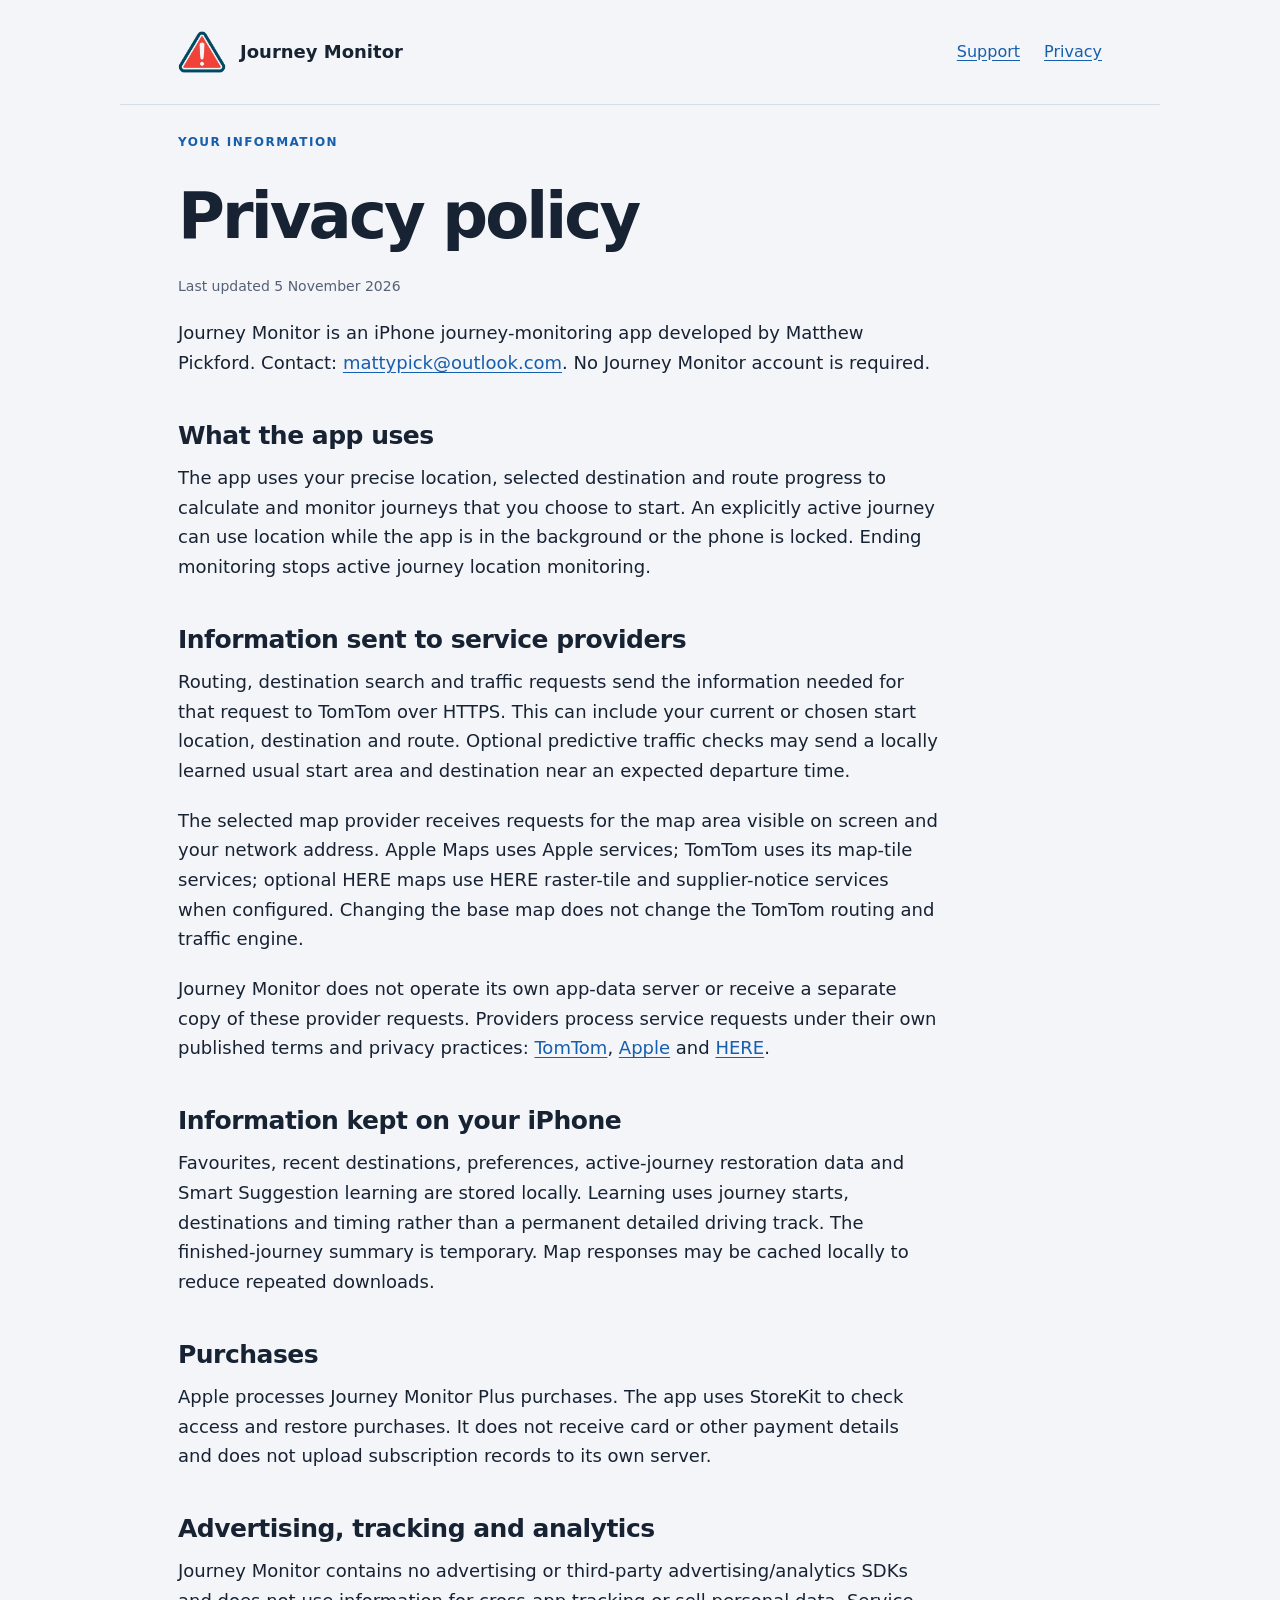
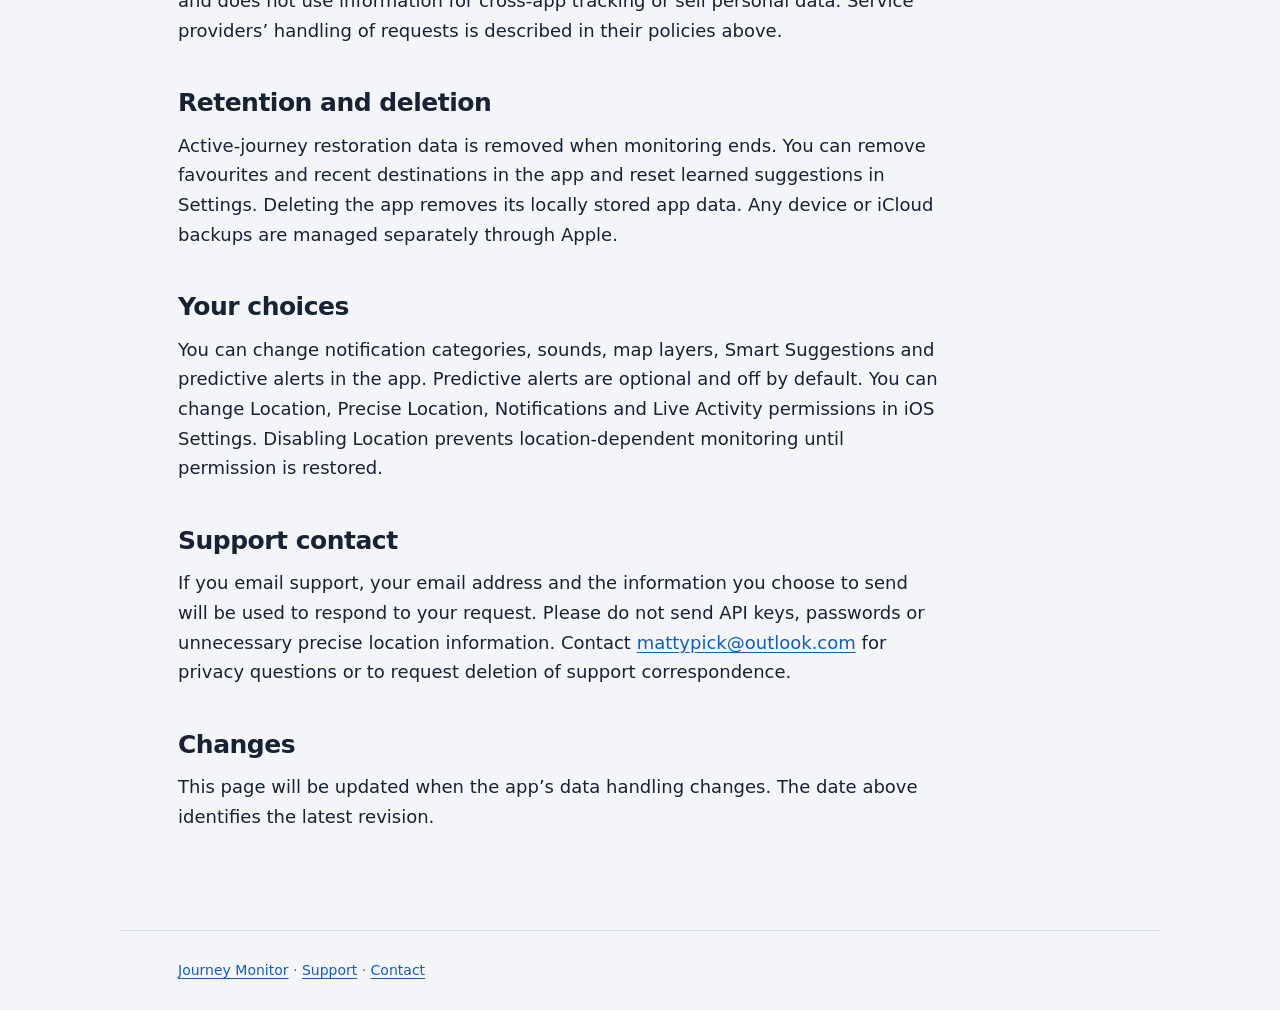
==== privacy/index.html @ b095b1b6 "Add files via upload" ====
<!doctype html><html lang="en-GB"><head><meta charset="utf-8"><meta name="viewport" content="width=device-width,initial-scale=1"><title>Privacy Policy — Journey Monitor</title><meta name="description" content="How Journey Monitor uses location, maps, subscriptions and locally stored information."><link rel="stylesheet" href="/style.css"><link rel="icon" href="/icon.png"></head><body><a class="skip" href="#main">Skip to content</a><header><a class="brand" href="/"><img src="/icon.png" alt="" width="48" height="48">Journey Monitor</a><nav aria-label="Main"><a href="/support/">Support</a><a href="/privacy/" aria-current="page">Privacy</a></nav></header><main id="main"><article><p class="eyebrow">Your information</p><h1>Privacy policy</h1><p class="meta">Last updated 5 November 2026</p><p>Journey Monitor is an iPhone journey-monitoring app developed by Matthew Pickford. Contact: <a href="mailto:mattypick@outlook.com">mattypick@outlook.com</a>. No Journey Monitor account is required.</p><h2>What the app uses</h2><p>The app uses your precise location, selected destination and route progress to calculate and monitor journeys that you choose to start. An explicitly active journey can use location while the app is in the background or the phone is locked. Ending monitoring stops active journey location monitoring.</p><h2>Information sent to service providers</h2><p>Routing, destination search and traffic requests send the information needed for that request to TomTom over HTTPS. This can include your current or chosen start location, destination and route. Optional predictive traffic checks may send a locally learned usual start area and destination near an expected departure time.</p><p>The selected map provider receives requests for the map area visible on screen and your network address. Apple Maps uses Apple services; TomTom uses its map-tile services; optional HERE maps use HERE raster-tile and supplier-notice services when configured. Changing the base map does not change the TomTom routing and traffic engine.</p><p>Journey Monitor does not operate its own app-data server or receive a separate copy of these provider requests. Providers process service requests under their own published terms and privacy practices: <a href="https://www.tomtom.com/privacy/">TomTom</a>, <a href="https://www.apple.com/legal/privacy/">Apple</a> and <a href="https://legal.here.com/en-gb/privacy">HERE</a>.</p><h2>Information kept on your iPhone</h2><p>Favourites, recent destinations, preferences, active-journey restoration data and Smart Suggestion learning are stored locally. Learning uses journey starts, destinations and timing rather than a permanent detailed driving track. The finished-journey summary is temporary. Map responses may be cached locally to reduce repeated downloads.</p><h2>Purchases</h2><p>Apple processes Journey Monitor Plus purchases. The app uses StoreKit to check access and restore purchases. It does not receive card or other payment details and does not upload subscription records to its own server.</p><h2>Advertising, tracking and analytics</h2><p>Journey Monitor contains no advertising or third-party advertising/analytics SDKs and does not use information for cross-app tracking or sell personal data. Service providers’ handling of requests is described in their policies above.</p><h2>Retention and deletion</h2><p>Active-journey restoration data is removed when monitoring ends. You can remove favourites and recent destinations in the app and reset learned suggestions in Settings. Deleting the app removes its locally stored app data. Any device or iCloud backups are managed separately through Apple.</p><h2>Your choices</h2><p>You can change notification categories, sounds, map layers, Smart Suggestions and predictive alerts in the app. Predictive alerts are optional and off by default. You can change Location, Precise Location, Notifications and Live Activity permissions in iOS Settings. Disabling Location prevents location-dependent monitoring until permission is restored.</p><h2>Support contact</h2><p>If you email support, your email address and the information you choose to send will be used to respond to your request. Please do not send API keys, passwords or unnecessary precise location information. Contact <a href="mailto:mattypick@outlook.com">mattypick@outlook.com</a> for privacy questions or to request deletion of support correspondence.</p><h2>Changes</h2><p>This page will be updated when the app’s data handling changes. The date above identifies the latest revision.</p></article></main><footer><a href="/">Journey Monitor</a> · <a href="/support/">Support</a> · <a href="mailto:mattypick@outlook.com">Contact</a></footer></body></html>
---- style.css ----
:root{color-scheme:light dark;--bg:#f3f5f8;--panel:#fff;--ink:#172233;--muted:#556174;--accent:#165eae;--line:#d5dde7}*{box-sizing:border-box}body{margin:0;background:var(--bg);color:var(--ink);font:18px/1.65 system-ui,-apple-system,sans-serif}a{color:var(--accent);text-underline-offset:.18em}a:hover{text-decoration-thickness:2px}a:focus-visible{outline:3px solid var(--accent);outline-offset:5px;border-radius:3px}header,main,footer{max-width:1040px;margin:auto;padding:28px clamp(20px,5vw,58px)}header{display:flex;align-items:center;justify-content:space-between;gap:24px;flex-wrap:wrap;border-bottom:1px solid var(--line)}.brand{display:flex;align-items:center;gap:14px;font-weight:750;text-decoration:none;color:var(--ink)}.brand img{width:48px;height:48px;border-radius:12px}nav{display:flex;gap:24px;flex-wrap:wrap}nav a{font-size:16px}h1{font-size:clamp(38px,6vw,64px);letter-spacing:-.045em;line-height:1.1;margin:28px 0 24px}h2{font-size:25px;line-height:1.25;letter-spacing:-.02em;margin:42px 0 12px}p{margin:0 0 20px}.eyebrow{color:var(--accent);text-transform:uppercase;letter-spacing:.12em;font-size:12px;font-weight:750}.intro{max-width:700px;font-size:22px;color:var(--muted)}.button{display:inline-block;background:var(--accent);color:white;text-decoration:none;padding:12px 22px;border-radius:12px;font-weight:650;margin:5px 10px 10px 0}.note{border-left:3px solid var(--accent);padding:16px 22px;background:var(--panel);margin:28px 0;color:var(--muted)}article{max-width:760px}.meta,footer{color:var(--muted);font-size:14px}footer{border-top:1px solid var(--line);margin-top:50px}.steps{padding-left:25px}.steps li{margin:12px 0}details{border-top:1px solid var(--line);padding:20px 0}summary{font-size:20px;font-weight:650;cursor:pointer}details p{margin:16px 0 0}main{min-height:65vh}.skip{position:absolute;top:-100px;left:20px;padding:10px;background:var(--panel)}.skip:focus{top:12px} @media(prefers-color-scheme:dark){:root{--bg:#111820;--panel:#1c2835;--ink:#edf2f8;--muted:#b1bece;--accent:#88bdff;--line:#344252}.button{color:#111820}}@media(max-width:520px){body{font-size:17px}header,main,footer{padding:22px}nav{gap:18px}.intro{font-size:20px}}
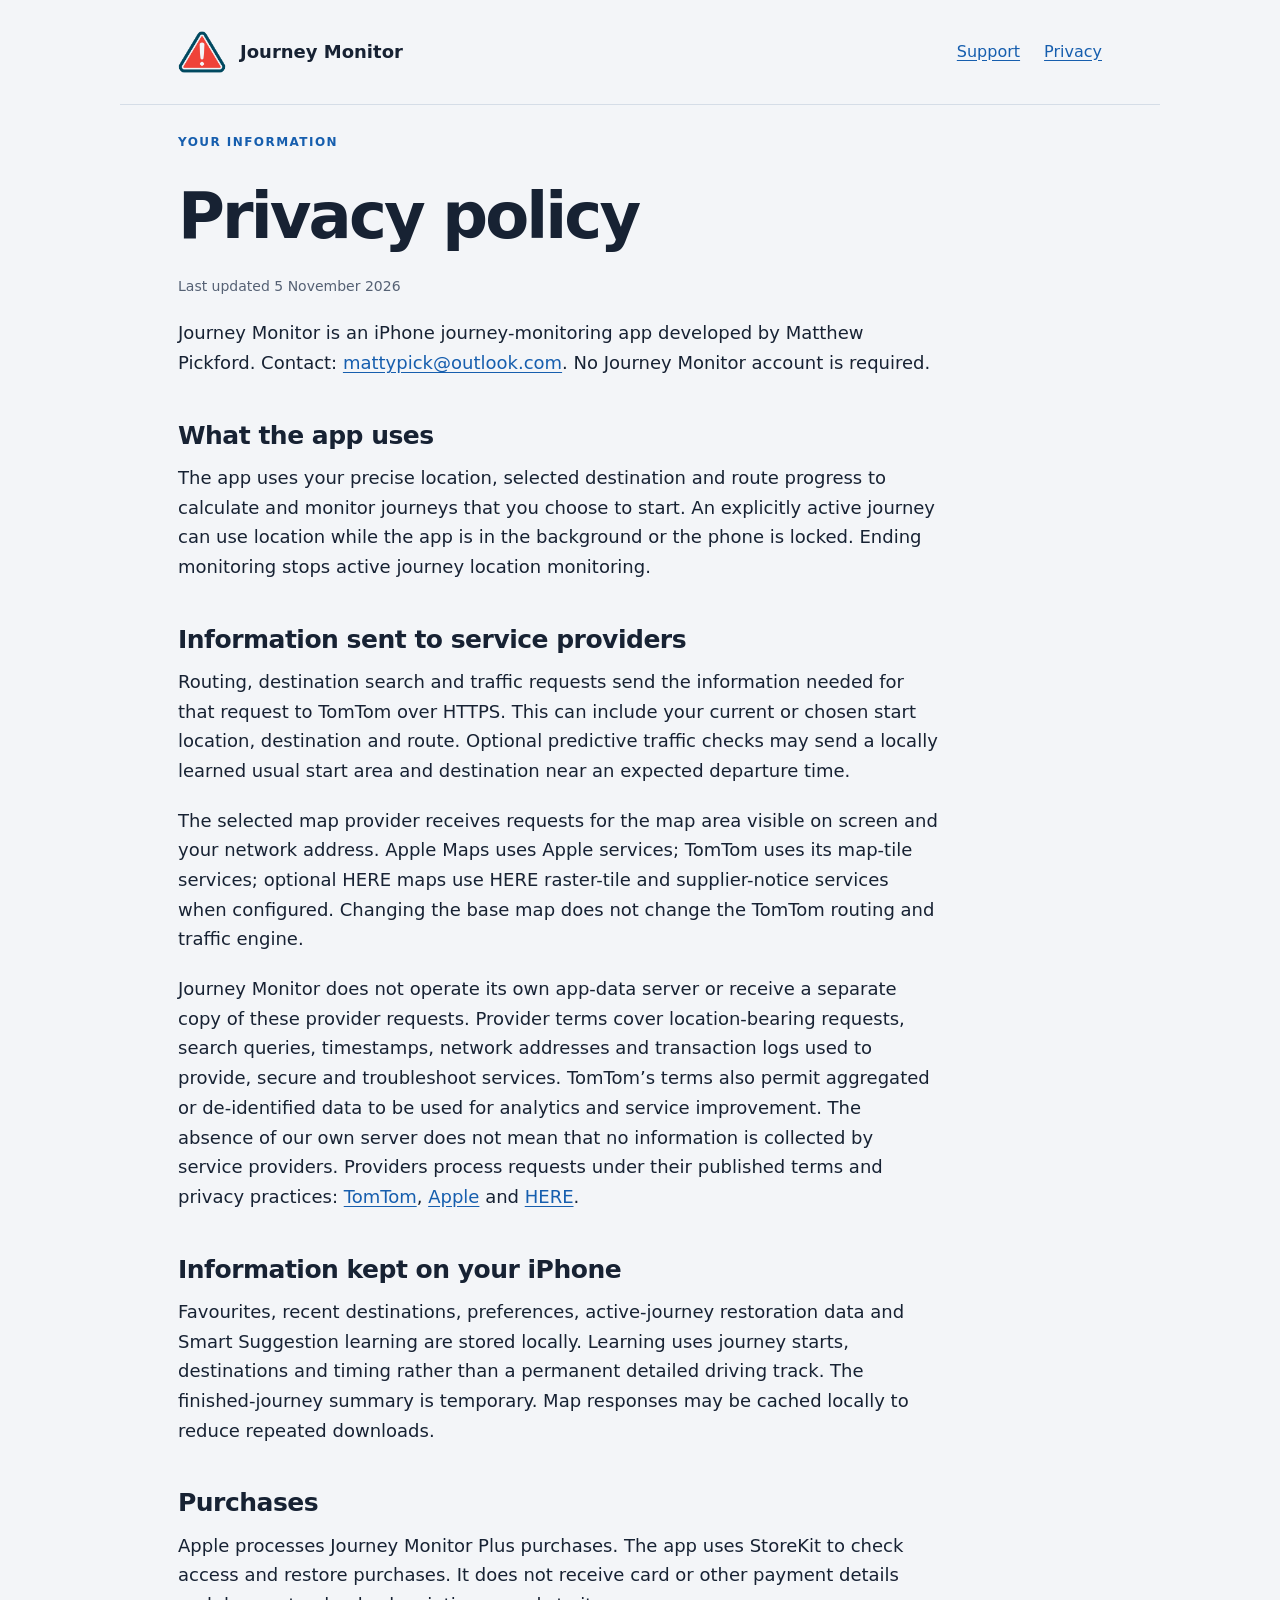
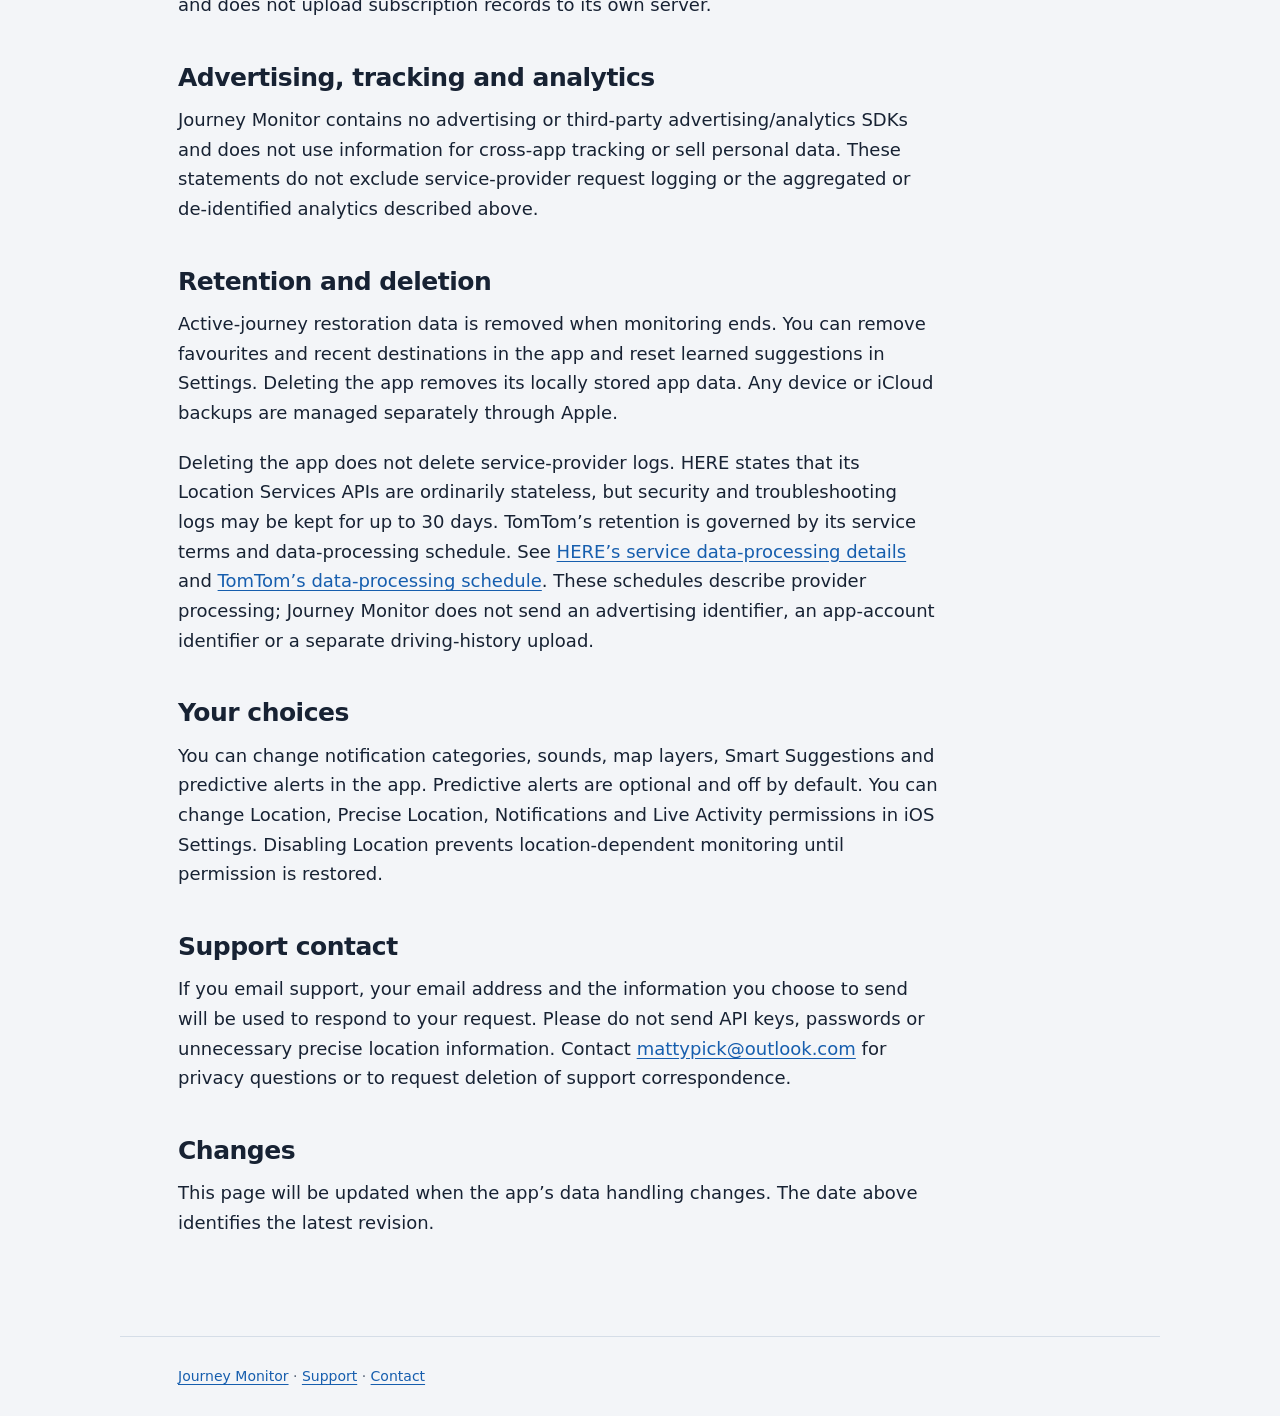
==== commit ef37a563: "Clarify provider request logs and privacy disclosures Updated privacy policy to clarify data handlin" ====
--- a/privacy/index.html
+++ b/privacy/index.html
@@ -1 +1 @@
-<!doctype html><html lang="en-GB"><head><meta charset="utf-8"><meta name="viewport" content="width=device-width,initial-scale=1"><title>Privacy Policy — Journey Monitor</title><meta name="description" content="How Journey Monitor uses location, maps, subscriptions and locally stored information."><link rel="stylesheet" href="/style.css"><link rel="icon" href="/icon.png"></head><body><a class="skip" href="#main">Skip to content</a><header><a class="brand" href="/"><img src="/icon.png" alt="" width="48" height="48">Journey Monitor</a><nav aria-label="Main"><a href="/support/">Support</a><a href="/privacy/" aria-current="page">Privacy</a></nav></header><main id="main"><article><p class="eyebrow">Your information</p><h1>Privacy policy</h1><p class="meta">Last updated 5 November 2026</p><p>Journey Monitor is an iPhone journey-monitoring app developed by Matthew Pickford. Contact: <a href="mailto:mattypick@outlook.com">mattypick@outlook.com</a>. No Journey Monitor account is required.</p><h2>What the app uses</h2><p>The app uses your precise location, selected destination and route progress to calculate and monitor journeys that you choose to start. An explicitly active journey can use location while the app is in the background or the phone is locked. Ending monitoring stops active journey location monitoring.</p><h2>Information sent to service providers</h2><p>Routing, destination search and traffic requests send the information needed for that request to TomTom over HTTPS. This can include your current or chosen start location, destination and route. Optional predictive traffic checks may send a locally learned usual start area and destination near an expected departure time.</p><p>The selected map provider receives requests for the map area visible on screen and your network address. Apple Maps uses Apple services; TomTom uses its map-tile services; optional HERE maps use HERE raster-tile and supplier-notice services when configured. Changing the base map does not change the TomTom routing and traffic engine.</p><p>Journey Monitor does not operate its own app-data server or receive a separate copy of these provider requests. Providers process service requests under their own published terms and privacy practices: <a href="https://www.tomtom.com/privacy/">TomTom</a>, <a href="https://www.apple.com/legal/privacy/">Apple</a> and <a href="https://legal.here.com/en-gb/privacy">HERE</a>.</p><h2>Information kept on your iPhone</h2><p>Favourites, recent destinations, preferences, active-journey restoration data and Smart Suggestion learning are stored locally. Learning uses journey starts, destinations and timing rather than a permanent detailed driving track. The finished-journey summary is temporary. Map responses may be cached locally to reduce repeated downloads.</p><h2>Purchases</h2><p>Apple processes Journey Monitor Plus purchases. The app uses StoreKit to check access and restore purchases. It does not receive card or other payment details and does not upload subscription records to its own server.</p><h2>Advertising, tracking and analytics</h2><p>Journey Monitor contains no advertising or third-party advertising/analytics SDKs and does not use information for cross-app tracking or sell personal data. Service providers’ handling of requests is described in their policies above.</p><h2>Retention and deletion</h2><p>Active-journey restoration data is removed when monitoring ends. You can remove favourites and recent destinations in the app and reset learned suggestions in Settings. Deleting the app removes its locally stored app data. Any device or iCloud backups are managed separately through Apple.</p><h2>Your choices</h2><p>You can change notification categories, sounds, map layers, Smart Suggestions and predictive alerts in the app. Predictive alerts are optional and off by default. You can change Location, Precise Location, Notifications and Live Activity permissions in iOS Settings. Disabling Location prevents location-dependent monitoring until permission is restored.</p><h2>Support contact</h2><p>If you email support, your email address and the information you choose to send will be used to respond to your request. Please do not send API keys, passwords or unnecessary precise location information. Contact <a href="mailto:mattypick@outlook.com">mattypick@outlook.com</a> for privacy questions or to request deletion of support correspondence.</p><h2>Changes</h2><p>This page will be updated when the app’s data handling changes. The date above identifies the latest revision.</p></article></main><footer><a href="/">Journey Monitor</a> · <a href="/support/">Support</a> · <a href="mailto:mattypick@outlook.com">Contact</a></footer></body></html>
+<!doctype html><html lang="en-GB"><head><meta charset="utf-8"><meta name="viewport" content="width=device-width,initial-scale=1"><title>Privacy Policy — Journey Monitor</title><meta name="description" content="How Journey Monitor uses location, maps, subscriptions and locally stored information."><link rel="stylesheet" href="/style.css"><link rel="icon" href="/icon.png"></head><body><a class="skip" href="#main">Skip to content</a><header><a class="brand" href="/"><img src="/icon.png" alt="" width="48" height="48">Journey Monitor</a><nav aria-label="Main"><a href="/support/">Support</a><a href="/privacy/" aria-current="page">Privacy</a></nav></header><main id="main"><article><p class="eyebrow">Your information</p><h1>Privacy policy</h1><p class="meta">Last updated 5 November 2026</p><p>Journey Monitor is an iPhone journey-monitoring app developed by Matthew Pickford. Contact: <a href="mailto:mattypick@outlook.com">mattypick@outlook.com</a>. No Journey Monitor account is required.</p><h2>What the app uses</h2><p>The app uses your precise location, selected destination and route progress to calculate and monitor journeys that you choose to start. An explicitly active journey can use location while the app is in the background or the phone is locked. Ending monitoring stops active journey location monitoring.</p><h2>Information sent to service providers</h2><p>Routing, destination search and traffic requests send the information needed for that request to TomTom over HTTPS. This can include your current or chosen start location, destination and route. Optional predictive traffic checks may send a locally learned usual start area and destination near an expected departure time.</p><p>The selected map provider receives requests for the map area visible on screen and your network address. Apple Maps uses Apple services; TomTom uses its map-tile services; optional HERE maps use HERE raster-tile and supplier-notice services when configured. Changing the base map does not change the TomTom routing and traffic engine.</p><p>Journey Monitor does not operate its own app-data server or receive a separate copy of these provider requests. Provider terms cover location-bearing requests, search queries, timestamps, network addresses and transaction logs used to provide, secure and troubleshoot services. TomTom’s terms also permit aggregated or de-identified data to be used for analytics and service improvement. The absence of our own server does not mean that no information is collected by service providers. Providers process requests under their published terms and privacy practices: <a href="https://www.tomtom.com/privacy/">TomTom</a>, <a href="https://www.apple.com/legal/privacy/">Apple</a> and <a href="https://legal.here.com/en-gb/privacy">HERE</a>.</p><h2>Information kept on your iPhone</h2><p>Favourites, recent destinations, preferences, active-journey restoration data and Smart Suggestion learning are stored locally. Learning uses journey starts, destinations and timing rather than a permanent detailed driving track. The finished-journey summary is temporary. Map responses may be cached locally to reduce repeated downloads.</p><h2>Purchases</h2><p>Apple processes Journey Monitor Plus purchases. The app uses StoreKit to check access and restore purchases. It does not receive card or other payment details and does not upload subscription records to its own server.</p><h2>Advertising, tracking and analytics</h2><p>Journey Monitor contains no advertising or third-party advertising/analytics SDKs and does not use information for cross-app tracking or sell personal data. These statements do not exclude service-provider request logging or the aggregated or de-identified analytics described above.</p><h2>Retention and deletion</h2><p>Active-journey restoration data is removed when monitoring ends. You can remove favourites and recent destinations in the app and reset learned suggestions in Settings. Deleting the app removes its locally stored app data. Any device or iCloud backups are managed separately through Apple.</p><p>Deleting the app does not delete service-provider logs. HERE states that its Location Services APIs are ordinarily stateless, but security and troubleshooting logs may be kept for up to 30 days. TomTom’s retention is governed by its service terms and data-processing schedule. See <a href="https://www.here.com/en-gb/privacy/details-of-data-processing">HERE’s service data-processing details</a> and <a href="https://www.tomtom.com/en-gb/legal/third-party-product-terms/">TomTom’s data-processing schedule</a>. These schedules describe provider processing; Journey Monitor does not send an advertising identifier, an app-account identifier or a separate driving-history upload.</p><h2>Your choices</h2><p>You can change notification categories, sounds, map layers, Smart Suggestions and predictive alerts in the app. Predictive alerts are optional and off by default. You can change Location, Precise Location, Notifications and Live Activity permissions in iOS Settings. Disabling Location prevents location-dependent monitoring until permission is restored.</p><h2>Support contact</h2><p>If you email support, your email address and the information you choose to send will be used to respond to your request. Please do not send API keys, passwords or unnecessary precise location information. Contact <a href="mailto:mattypick@outlook.com">mattypick@outlook.com</a> for privacy questions or to request deletion of support correspondence.</p><h2>Changes</h2><p>This page will be updated when the app’s data handling changes. The date above identifies the latest revision.</p></article></main><footer><a href="/">Journey Monitor</a> · <a href="/support/">Support</a> · <a href="mailto:mattypick@outlook.com">Contact</a></footer></body></html>
